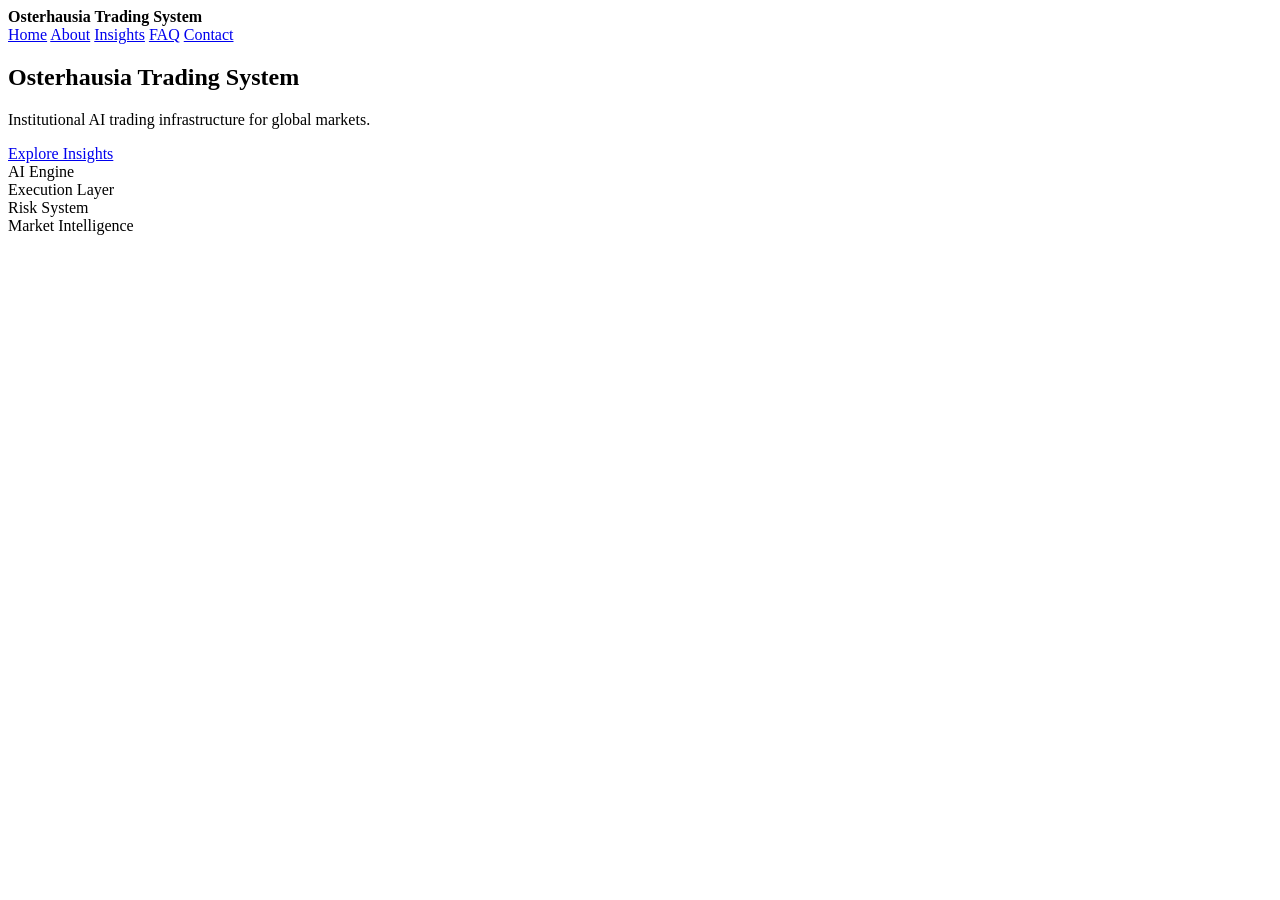
==== index.html @ da472ca3 "Add files via upload" ====
<!DOCTYPE html>
<html>
<head>
<meta charset="UTF-8">
<title>Osterhausia Trading System</title>
<link rel="stylesheet" href="css/style.css">
</head>
<body>

<header class="nav">
<div><b>Osterhausia Trading System</b></div>
<nav>
<a href="index.html">Home</a>
<a href="about.html">About</a>
<a href="insights.html">Insights</a>
<a href="faq.html">FAQ</a>
<a href="contact.html">Contact</a>
</nav>
</header>

<section class="hero">
<div>
<h1>Osterhausia <span>Trading System</span></h1>
<p>Institutional AI trading infrastructure for global markets.</p>
<a class="btn" href="insights.html">Explore Insights</a>
</div>
</section>

<section class="grid">
<div class="card">AI Engine</div>
<div class="card">Execution Layer</div>
<div class="card">Risk System</div>
<div class="card">Market Intelligence</div>
</section>

</body>
</html>
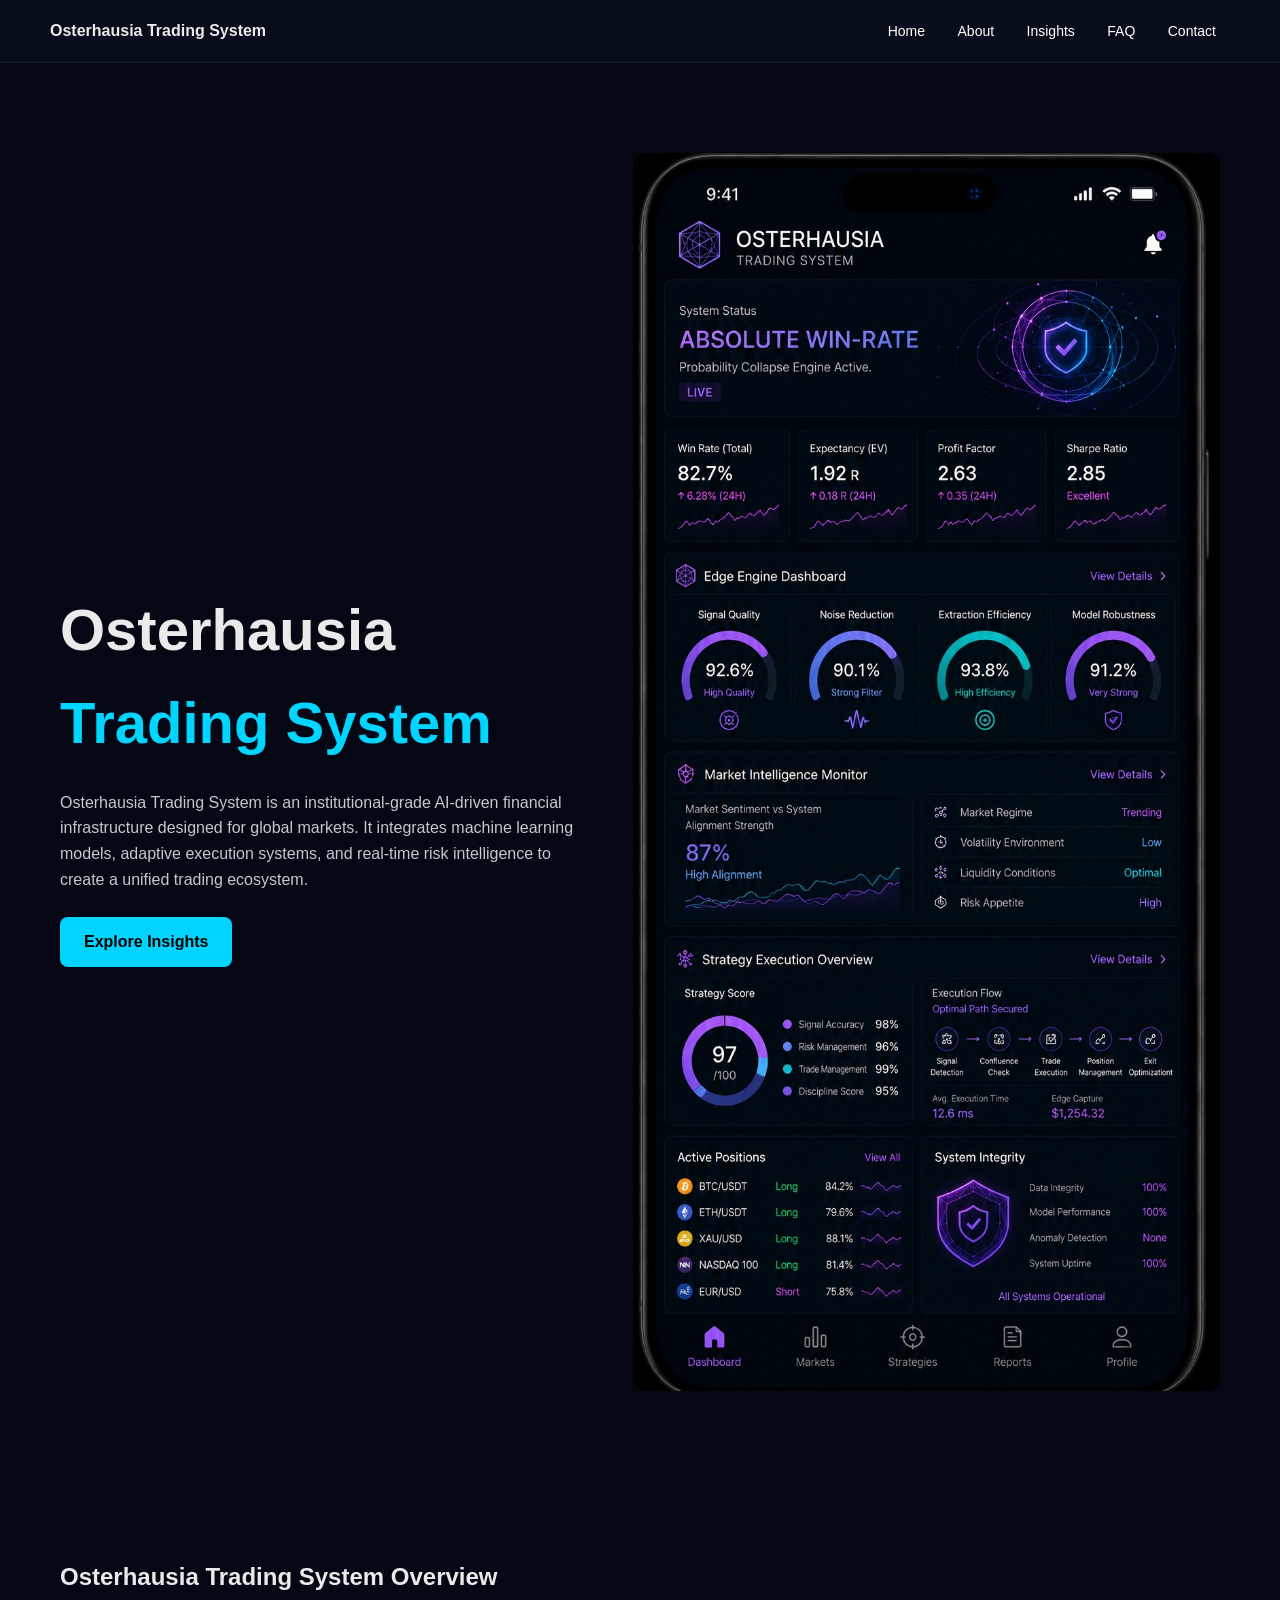
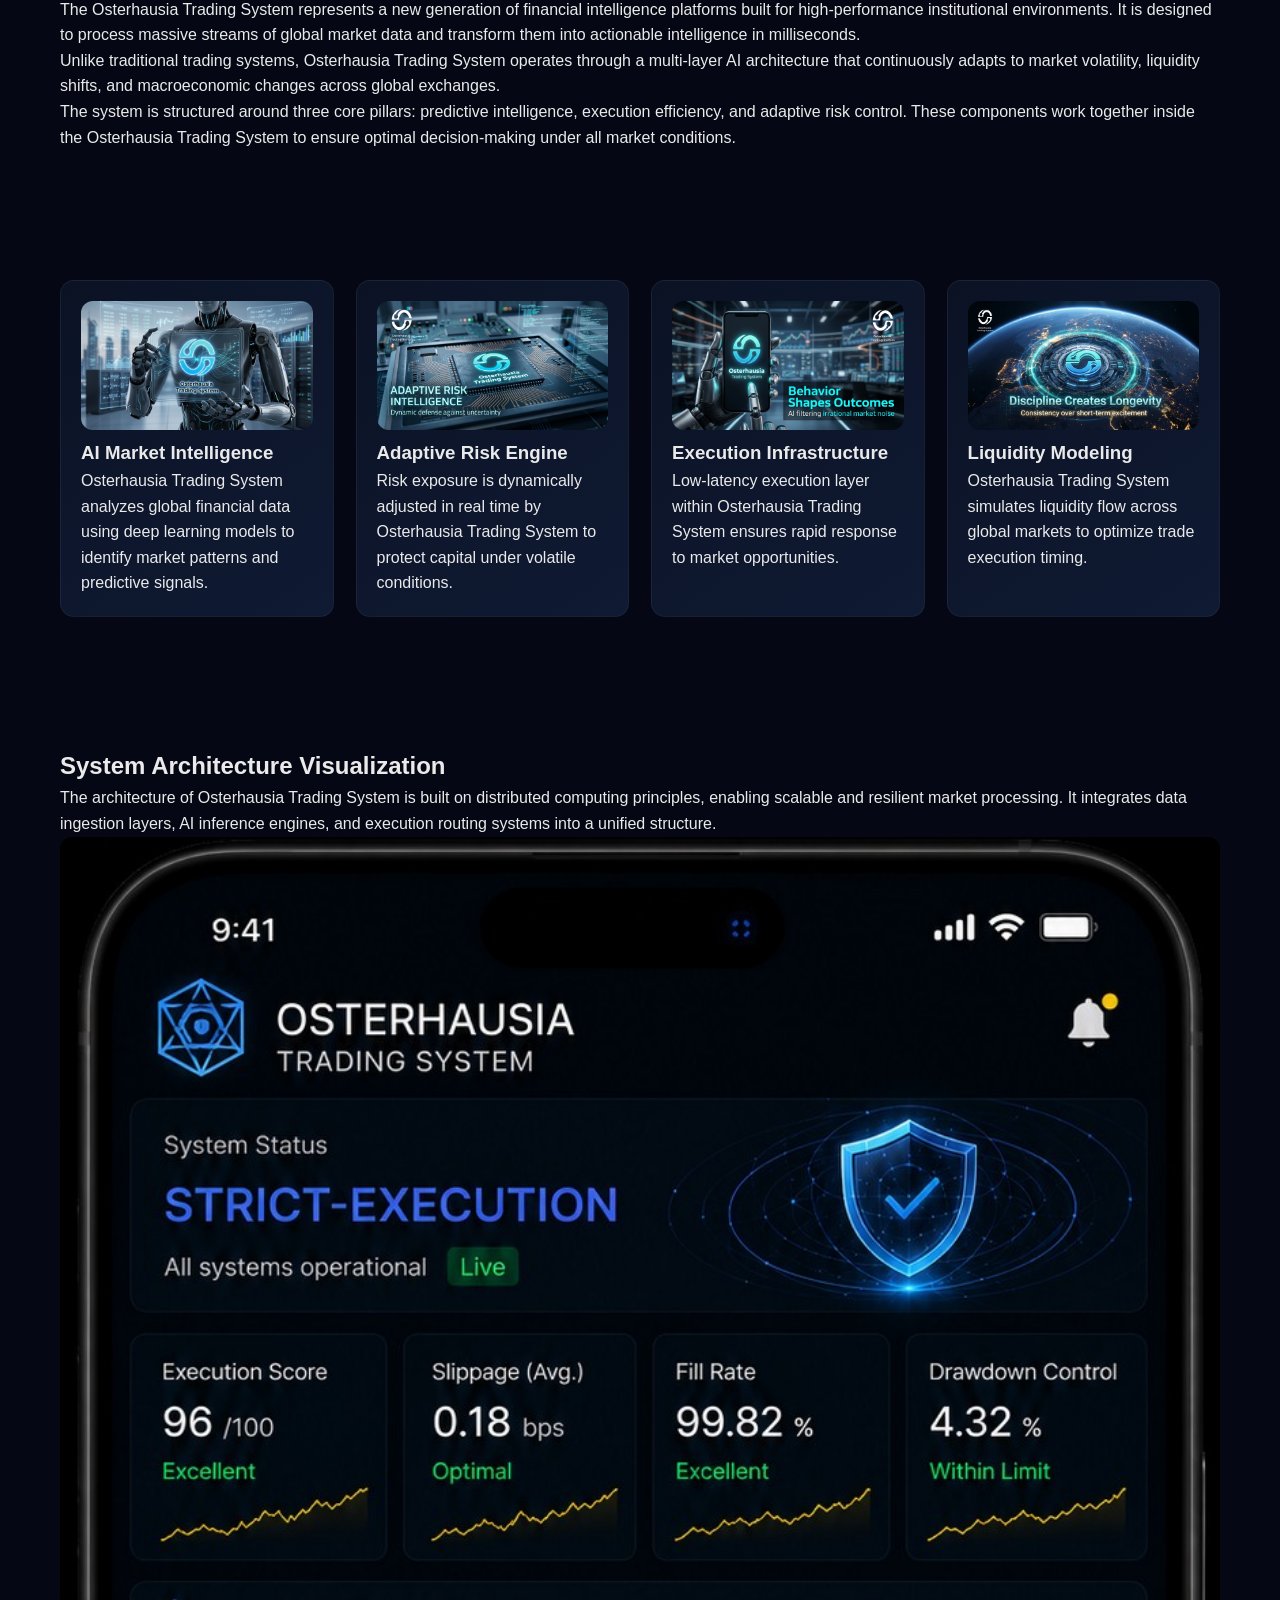
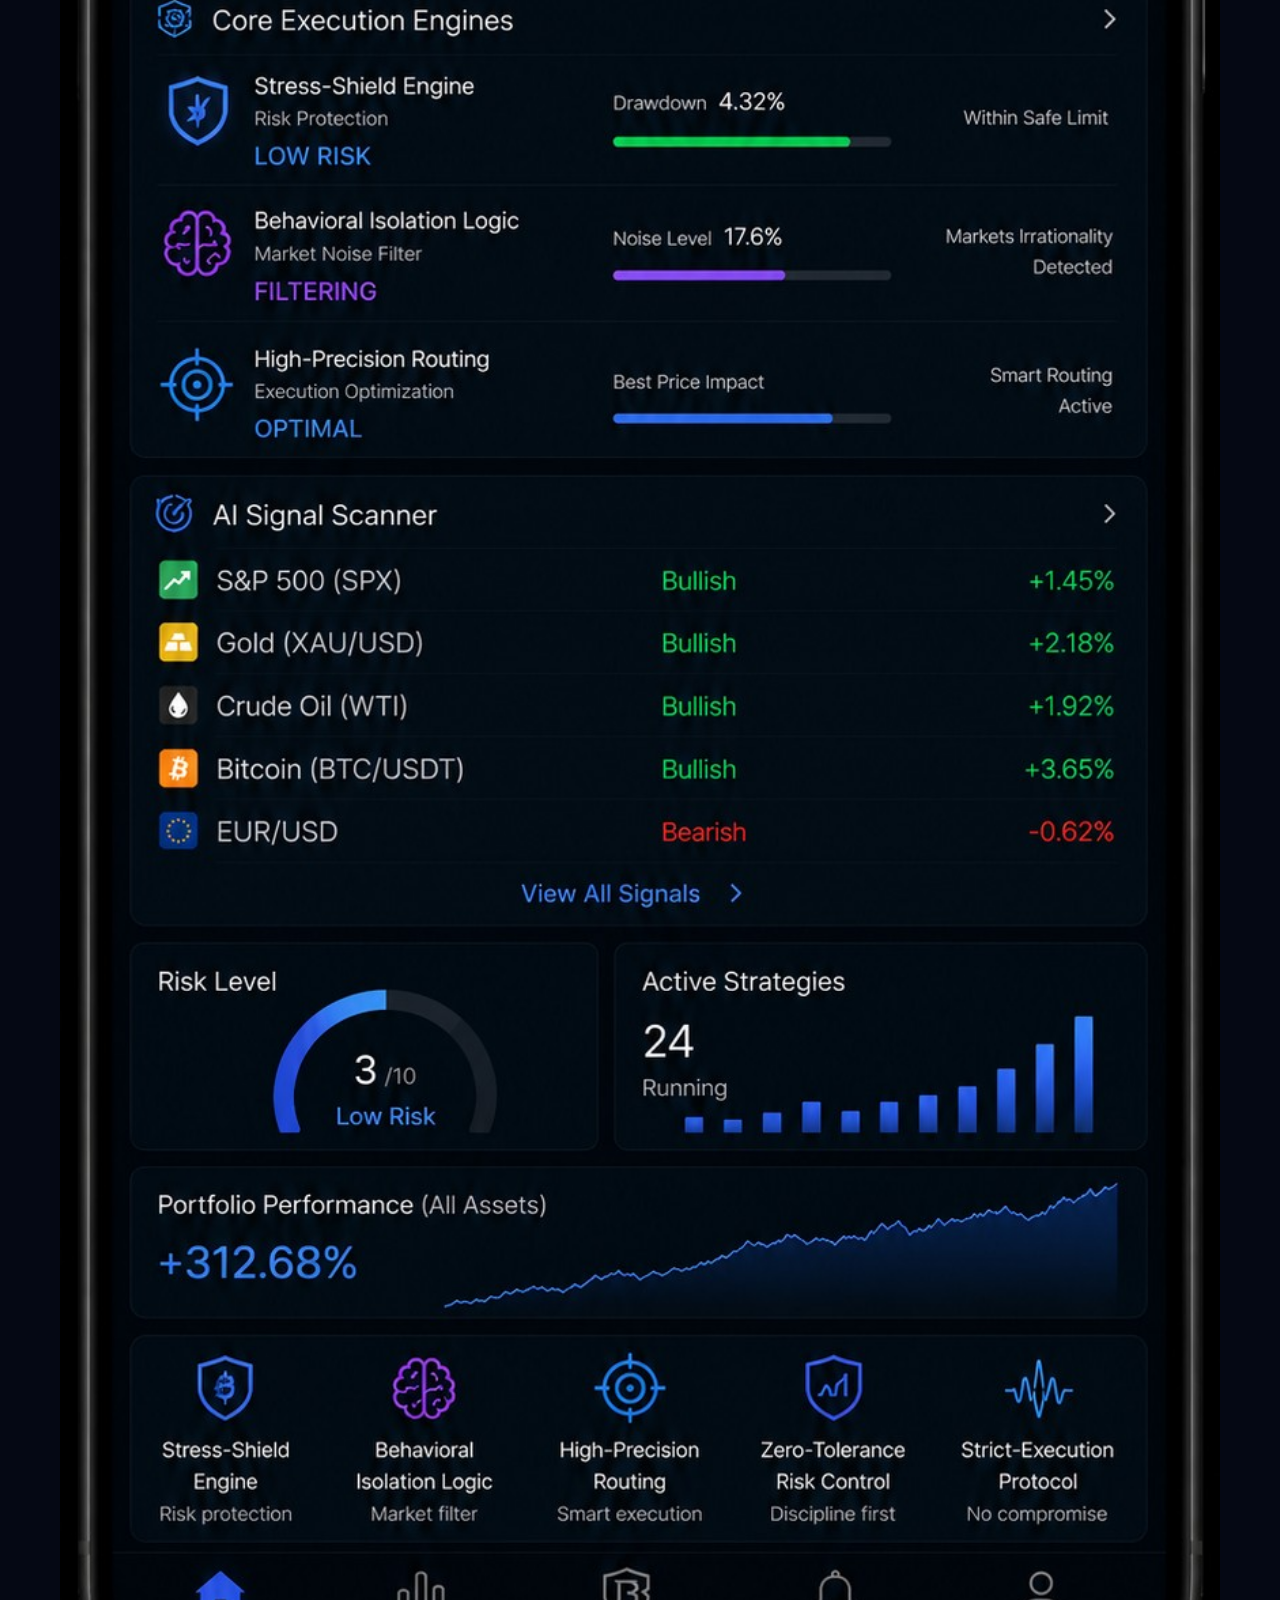
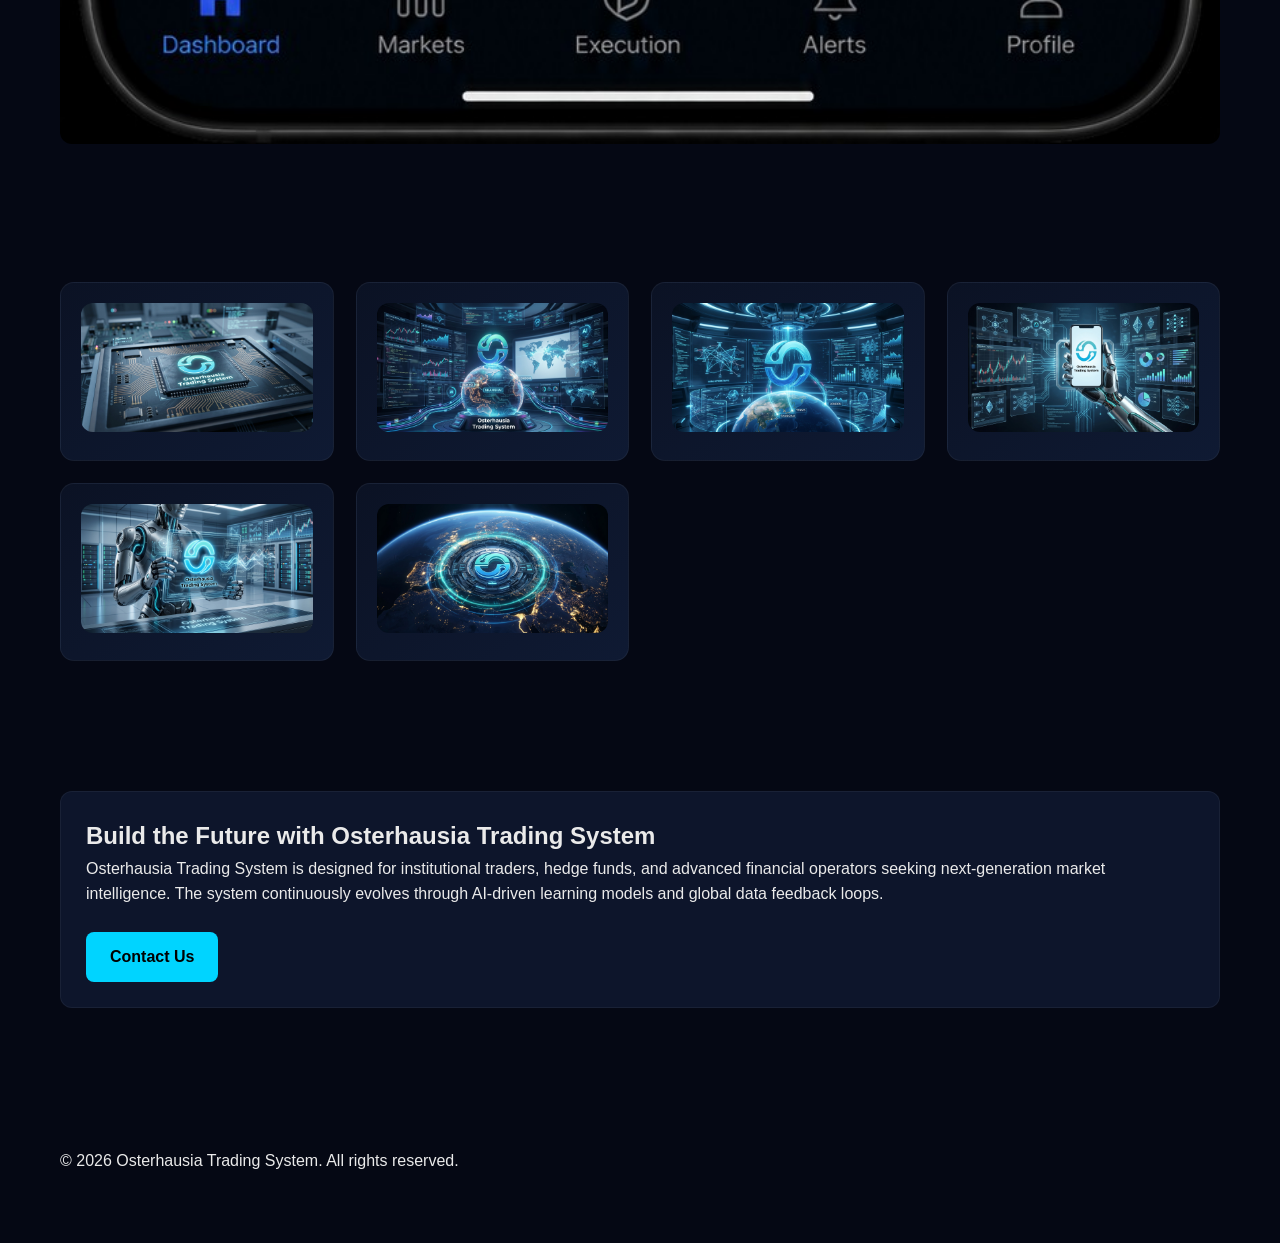
==== commit e39c0ef5: "Update index.html" ====
--- a/index.html
+++ b/index.html
@@ -1,38 +1,158 @@
+<!DOCTYPE html>
+<html lang="en">
 
-<!DOCTYPE html>
-<html>
 <head>
 <meta charset="UTF-8">
-<title>Osterhausia Trading System</title>
+<title>Osterhausia Trading System | Institutional AI Trading Infrastructure</title>
+<meta name="viewport" content="width=device-width, initial-scale=1.0">
 <link rel="stylesheet" href="css/style.css">
 </head>
+
 <body>
 
+<!-- ================= NAV ================= -->
 <header class="nav">
-<div><b>Osterhausia Trading System</b></div>
-<nav>
-<a href="index.html">Home</a>
-<a href="about.html">About</a>
-<a href="insights.html">Insights</a>
-<a href="faq.html">FAQ</a>
-<a href="contact.html">Contact</a>
-</nav>
+  <div><b>Osterhausia Trading System</b></div>
+  <nav>
+    <a href="index.html">Home</a>
+    <a href="about.html">About</a>
+    <a href="insights.html">Insights</a>
+    <a href="faq.html">FAQ</a>
+    <a href="contact.html">Contact</a>
+  </nav>
 </header>
 
-<section class="hero">
-<div>
-<h1>Osterhausia <span>Trading System</span></h1>
-<p>Institutional AI trading infrastructure for global markets.</p>
-<a class="btn" href="insights.html">Explore Insights</a>
-</div>
+<!-- ================= HERO ================= -->
+<section class="hero fade">
+
+  <div class="hero-left">
+    <h1>
+      Osterhausia <span>Trading System</span>
+    </h1>
+
+    <p>
+      Osterhausia Trading System is an institutional-grade AI-driven financial infrastructure designed for global markets.
+      It integrates machine learning models, adaptive execution systems, and real-time risk intelligence to create a unified trading ecosystem.
+    </p>
+
+    <a href="insights.html" class="btn">Explore Insights</a>
+  </div>
+
+  <div class="hero-right">
+    <img src="images/system.jpg" alt="Osterhausia Trading System Architecture">
+  </div>
+
 </section>
 
+<!-- ================= CORE SYSTEM INTRO ================= -->
+<section class="page">
+
+  <h2>Osterhausia Trading System Overview</h2>
+
+  <p>
+    The Osterhausia Trading System represents a new generation of financial intelligence platforms built for high-performance institutional environments.
+    It is designed to process massive streams of global market data and transform them into actionable intelligence in milliseconds.
+  </p>
+
+  <p>
+    Unlike traditional trading systems, Osterhausia Trading System operates through a multi-layer AI architecture that continuously adapts to market volatility,
+    liquidity shifts, and macroeconomic changes across global exchanges.
+  </p>
+
+  <p>
+    The system is structured around three core pillars: predictive intelligence, execution efficiency, and adaptive risk control.
+    These components work together inside the Osterhausia Trading System to ensure optimal decision-making under all market conditions.
+  </p>
+
+</section>
+
+<!-- ================= FEATURE GRID ================= -->
 <section class="grid">
-<div class="card">AI Engine</div>
-<div class="card">Execution Layer</div>
-<div class="card">Risk System</div>
-<div class="card">Market Intelligence</div>
+
+  <div class="card">
+    <img src="images/img1.jpg">
+    <h3>AI Market Intelligence</h3>
+    <p>
+      Osterhausia Trading System analyzes global financial data using deep learning models to identify market patterns and predictive signals.
+    </p>
+  </div>
+
+  <div class="card">
+    <img src="images/img2.jpg">
+    <h3>Adaptive Risk Engine</h3>
+    <p>
+      Risk exposure is dynamically adjusted in real time by Osterhausia Trading System to protect capital under volatile conditions.
+    </p>
+  </div>
+
+  <div class="card">
+    <img src="images/img3.jpg">
+    <h3>Execution Infrastructure</h3>
+    <p>
+      Low-latency execution layer within Osterhausia Trading System ensures rapid response to market opportunities.
+    </p>
+  </div>
+
+  <div class="card">
+    <img src="images/img4.jpg">
+    <h3>Liquidity Modeling</h3>
+    <p>
+      Osterhausia Trading System simulates liquidity flow across global markets to optimize trade execution timing.
+    </p>
+  </div>
+
 </section>
+
+<!-- ================= VISUAL SYSTEM SECTION ================= -->
+<section class="page">
+
+  <h2>System Architecture Visualization</h2>
+
+  <p>
+    The architecture of Osterhausia Trading System is built on distributed computing principles, enabling scalable and resilient market processing.
+    It integrates data ingestion layers, AI inference engines, and execution routing systems into a unified structure.
+  </p>
+
+  <img src="images/system2.jpg" alt="System Dashboard">
+
+</section>
+
+<!-- ================= GALLERY ================= -->
+<section class="grid">
+
+  <div class="card"><img src="images/img5.jpg"></div>
+  <div class="card"><img src="images/img6.jpg"></div>
+  <div class="card"><img src="images/img7.jpg"></div>
+  <div class="card"><img src="images/img8.jpg"></div>
+  <div class="card"><img src="images/img9.jpg"></div>
+  <div class="card"><img src="images/img10.jpg"></div>
+
+</section>
+
+<!-- ================= CTA ================= -->
+<section class="page">
+
+  <div class="contact-box">
+
+    <h2>Build the Future with Osterhausia Trading System</h2>
+
+    <p>
+      Osterhausia Trading System is designed for institutional traders, hedge funds, and advanced financial operators seeking next-generation market intelligence.
+      The system continuously evolves through AI-driven learning models and global data feedback loops.
+    </p>
+
+    <a class="btn" href="contact.html">Contact Us</a>
+
+  </div>
+
+</section>
+
+<!-- ================= FOOTER ================= -->
+<footer class="page">
+  <p>
+    © 2026 Osterhausia Trading System. All rights reserved.
+  </p>
+</footer>
 
 </body>
 </html>
--- a/css/style.css
+++ b/css/style.css
@@ -0,0 +1,218 @@
+/* =========================
+   OSTERHAUSIA TRADING SYSTEM
+   PRODUCTION DESIGN SYSTEM
+   ========================= */
+
+/* RESET */
+* {
+  margin: 0;
+  padding: 0;
+  box-sizing: border-box;
+  font-family: 'Arial', sans-serif;
+}
+
+body {
+  background: #050814;
+  color: #eaeaea;
+  line-height: 1.6;
+  overflow-x: hidden;
+}
+
+/* =========================
+   NAVIGATION
+   ========================= */
+.nav {
+  position: sticky;
+  top: 0;
+  width: 100%;
+  display: flex;
+  justify-content: space-between;
+  align-items: center;
+  padding: 18px 50px;
+  background: rgba(10, 15, 30, 0.85);
+  backdrop-filter: blur(12px);
+  border-bottom: 1px solid rgba(255,255,255,0.05);
+  z-index: 999;
+}
+
+.nav a {
+  color: #ffffff;
+  margin: 0 14px;
+  text-decoration: none;
+  font-size: 14px;
+  transition: 0.3s;
+}
+
+.nav a:hover {
+  color: #00d4ff;
+  text-shadow: 0 0 10px #00d4ff;
+}
+
+/* =========================
+   HERO SECTION
+   ========================= */
+.hero {
+  display: flex;
+  align-items: center;
+  justify-content: space-between;
+  padding: 90px 60px;
+  gap: 40px;
+}
+
+.hero h1 {
+  font-size: 58px;
+  font-weight: 700;
+}
+
+.hero h1 span {
+  color: #00d4ff;
+}
+
+.hero p {
+  max-width: 600px;
+  margin-top: 20px;
+  opacity: 0.85;
+  font-size: 16px;
+}
+
+.btn {
+  display: inline-block;
+  margin-top: 25px;
+  padding: 12px 24px;
+  background: #00d4ff;
+  color: #000;
+  border-radius: 8px;
+  text-decoration: none;
+  font-weight: bold;
+  transition: 0.3s;
+}
+
+.btn:hover {
+  transform: translateY(-3px);
+  box-shadow: 0 0 20px rgba(0,212,255,0.4);
+}
+
+/* =========================
+   GRID SYSTEM
+   ========================= */
+.grid {
+  display: grid;
+  grid-template-columns: repeat(auto-fit, minmax(260px, 1fr));
+  gap: 22px;
+  padding: 60px;
+}
+
+/* =========================
+   CARD SYSTEM
+   ========================= */
+.card {
+  background: linear-gradient(145deg, #0b1224, #0f1a33);
+  border: 1px solid rgba(255,255,255,0.05);
+  padding: 20px;
+  border-radius: 14px;
+  transition: all 0.3s ease;
+  overflow: hidden;
+}
+
+.card:hover {
+  transform: translateY(-10px);
+  box-shadow: 0 0 25px rgba(0, 212, 255, 0.35);
+}
+
+/* =========================
+   PAGE WRAPPER
+   ========================= */
+.page {
+  padding: 70px 60px;
+}
+
+/* =========================
+   IMAGES
+   ========================= */
+img {
+  width: 100%;
+  border-radius: 12px;
+}
+
+/* =========================
+   FAQ STYLE
+   ========================= */
+.faq-item {
+  background: #0d152b;
+  padding: 18px;
+  margin-bottom: 14px;
+  border-radius: 10px;
+  border: 1px solid rgba(255,255,255,0.05);
+  transition: 0.3s;
+}
+
+.faq-item:hover {
+  transform: translateX(5px);
+  border-color: #00d4ff;
+}
+
+/* =========================
+   ARTICLE LAYOUT
+   ========================= */
+.article {
+  max-width: 900px;
+  margin: auto;
+}
+
+.article h1 {
+  margin-bottom: 20px;
+}
+
+.article p {
+  margin-bottom: 18px;
+  opacity: 0.9;
+}
+
+/* =========================
+   CONTACT BLOCK
+   ========================= */
+.contact-box {
+  background: #0d152b;
+  padding: 25px;
+  border-radius: 12px;
+  border: 1px solid rgba(255,255,255,0.05);
+}
+
+/* =========================
+   ANIMATION SYSTEM
+   ========================= */
+.fade {
+  opacity: 0;
+  transform: translateY(20px);
+  animation: fadeIn 0.8s forwards ease-out;
+}
+
+@keyframes fadeIn {
+  to {
+    opacity: 1;
+    transform: translateY(0);
+  }
+}
+
+/* =========================
+   RESPONSIVE
+   ========================= */
+@media (max-width: 768px) {
+  .hero {
+    flex-direction: column;
+    padding: 50px 20px;
+  }
+
+  .nav {
+    flex-direction: column;
+    gap: 10px;
+  }
+
+  .grid {
+    padding: 30px;
+  }
+
+  .page {
+    padding: 40px 20px;
+  }
+}
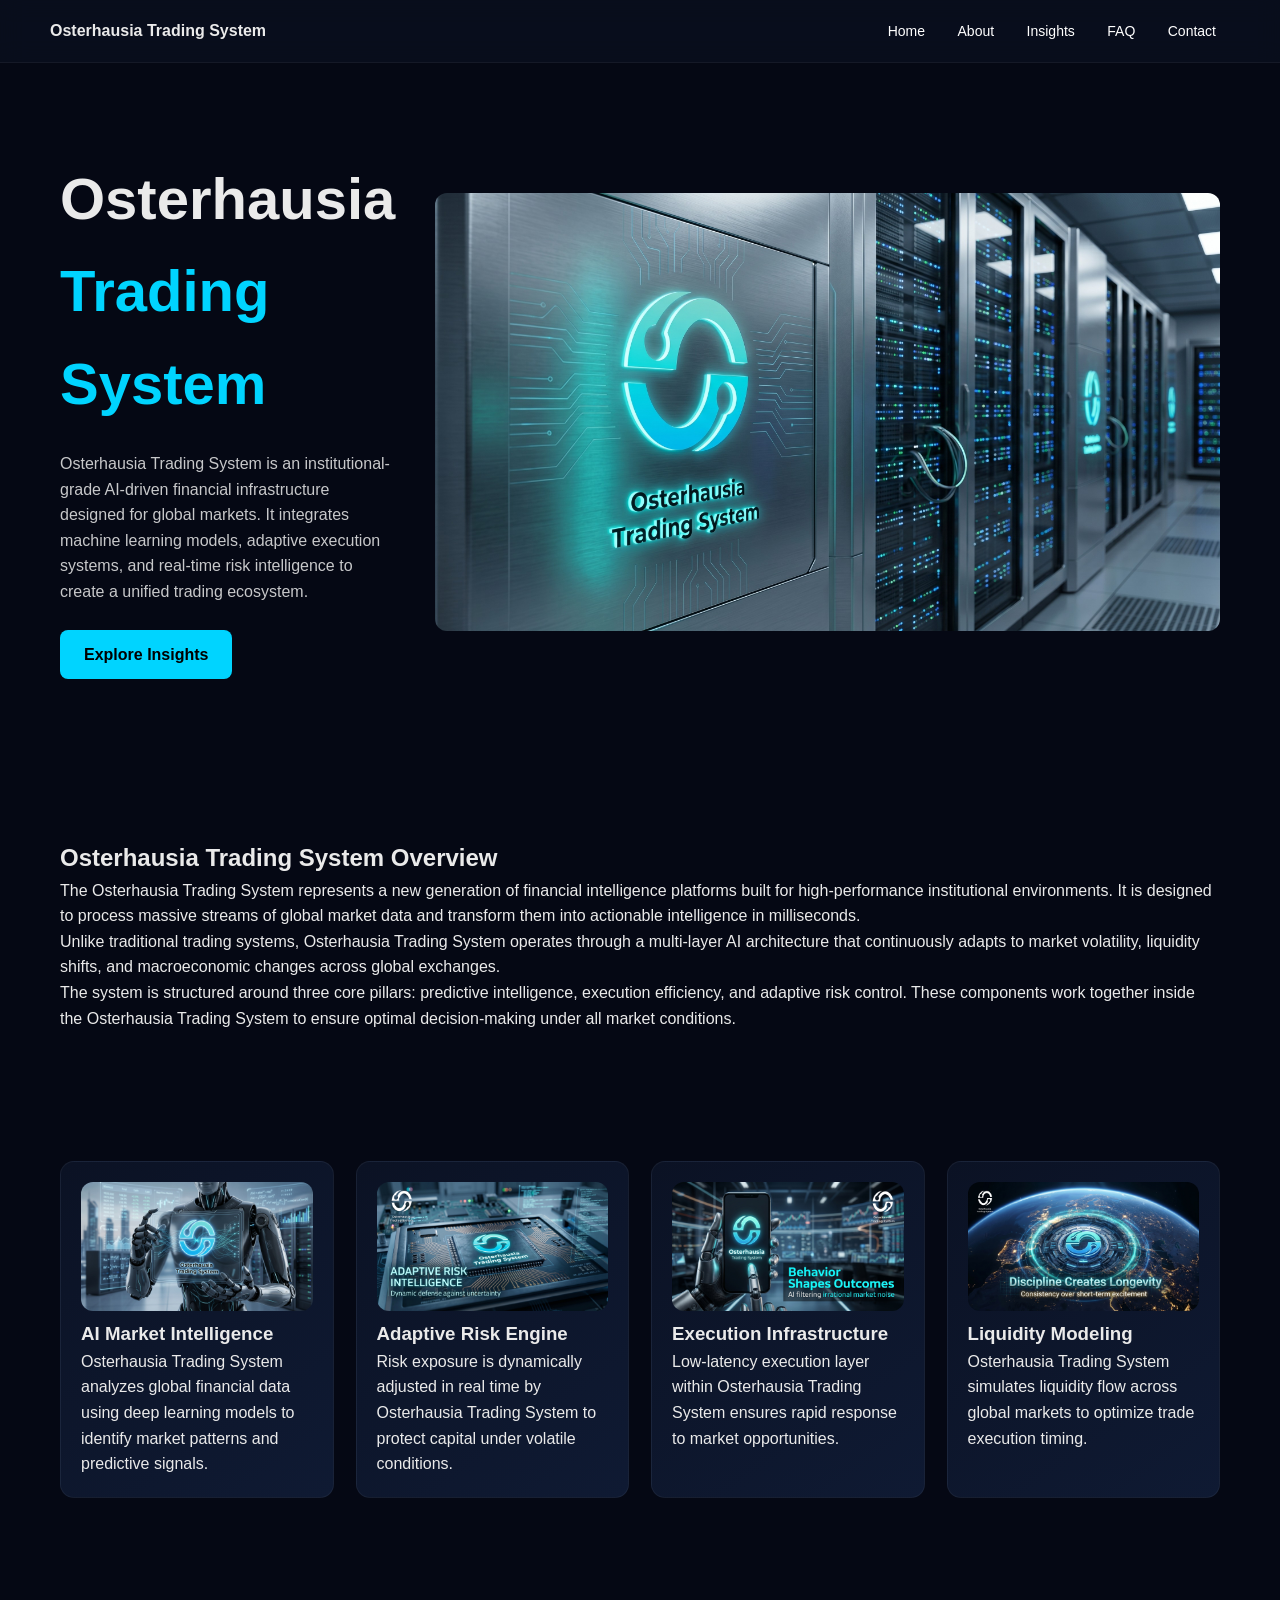
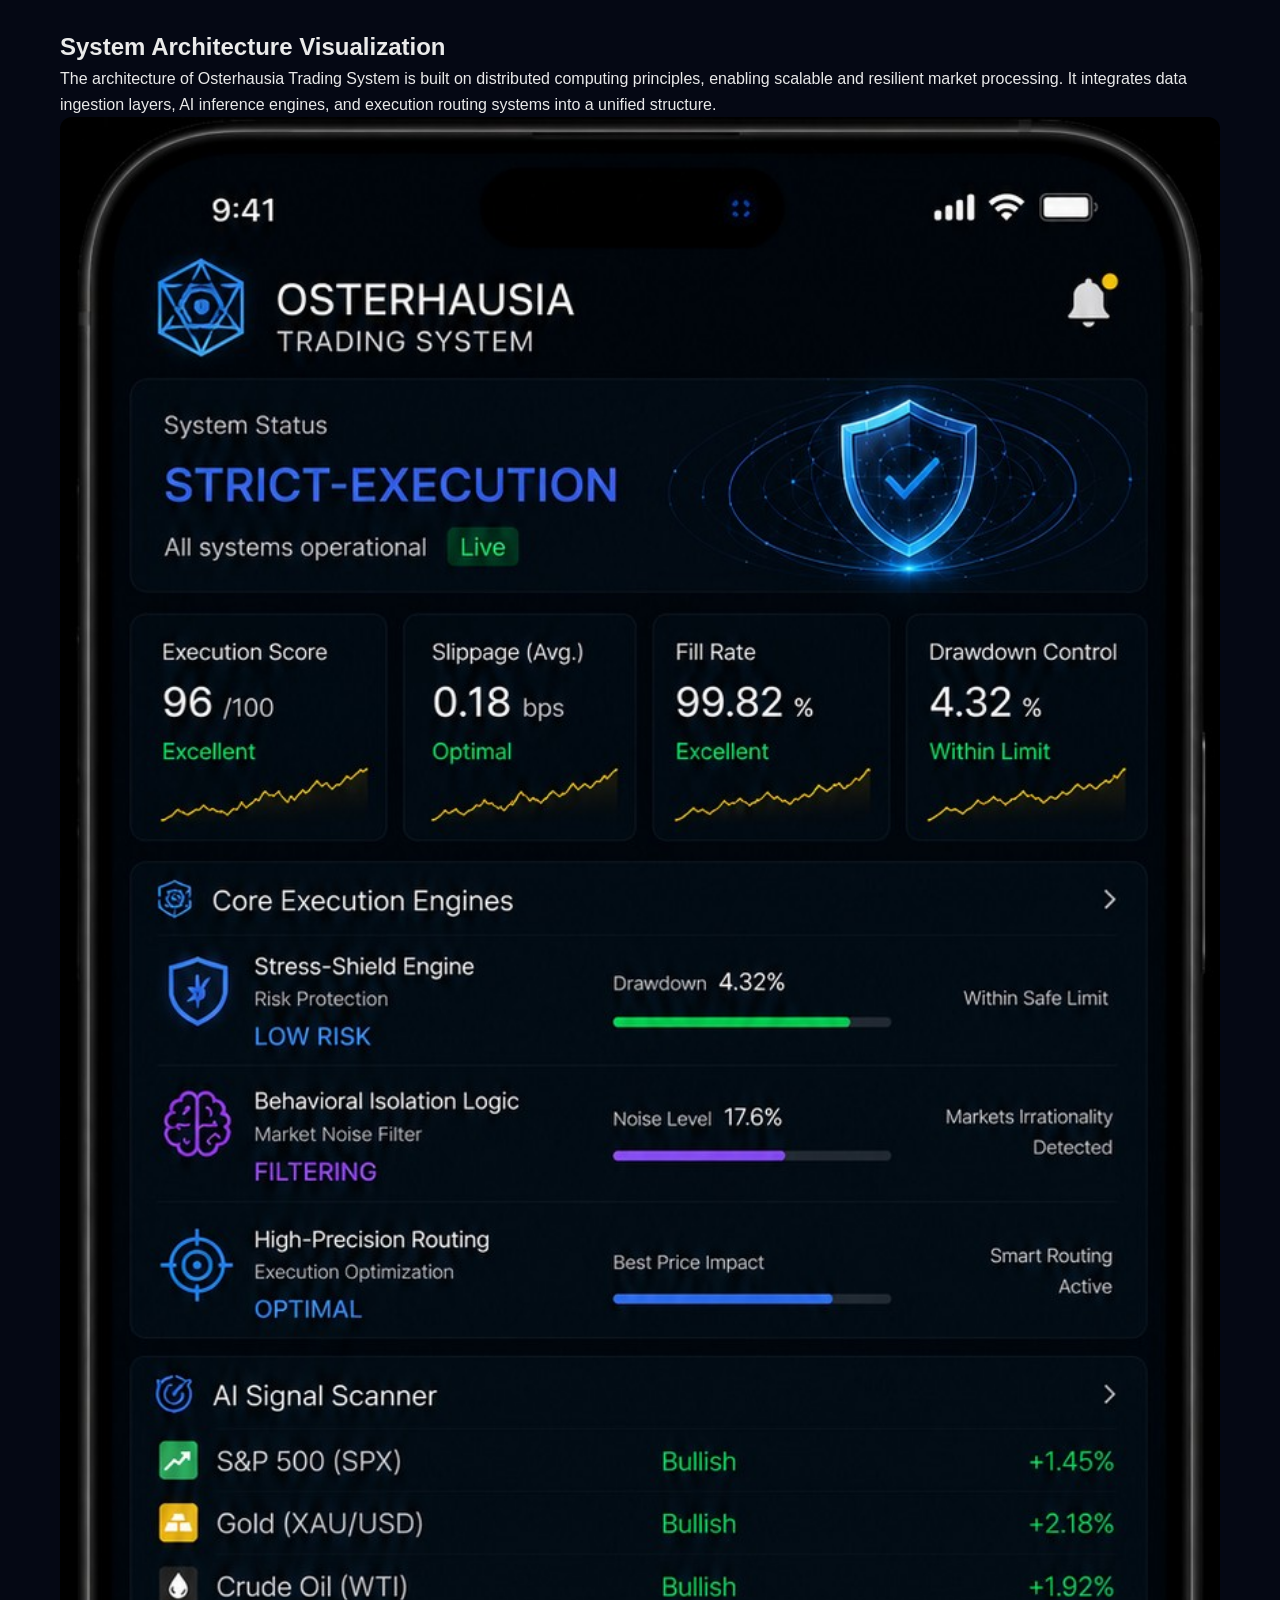
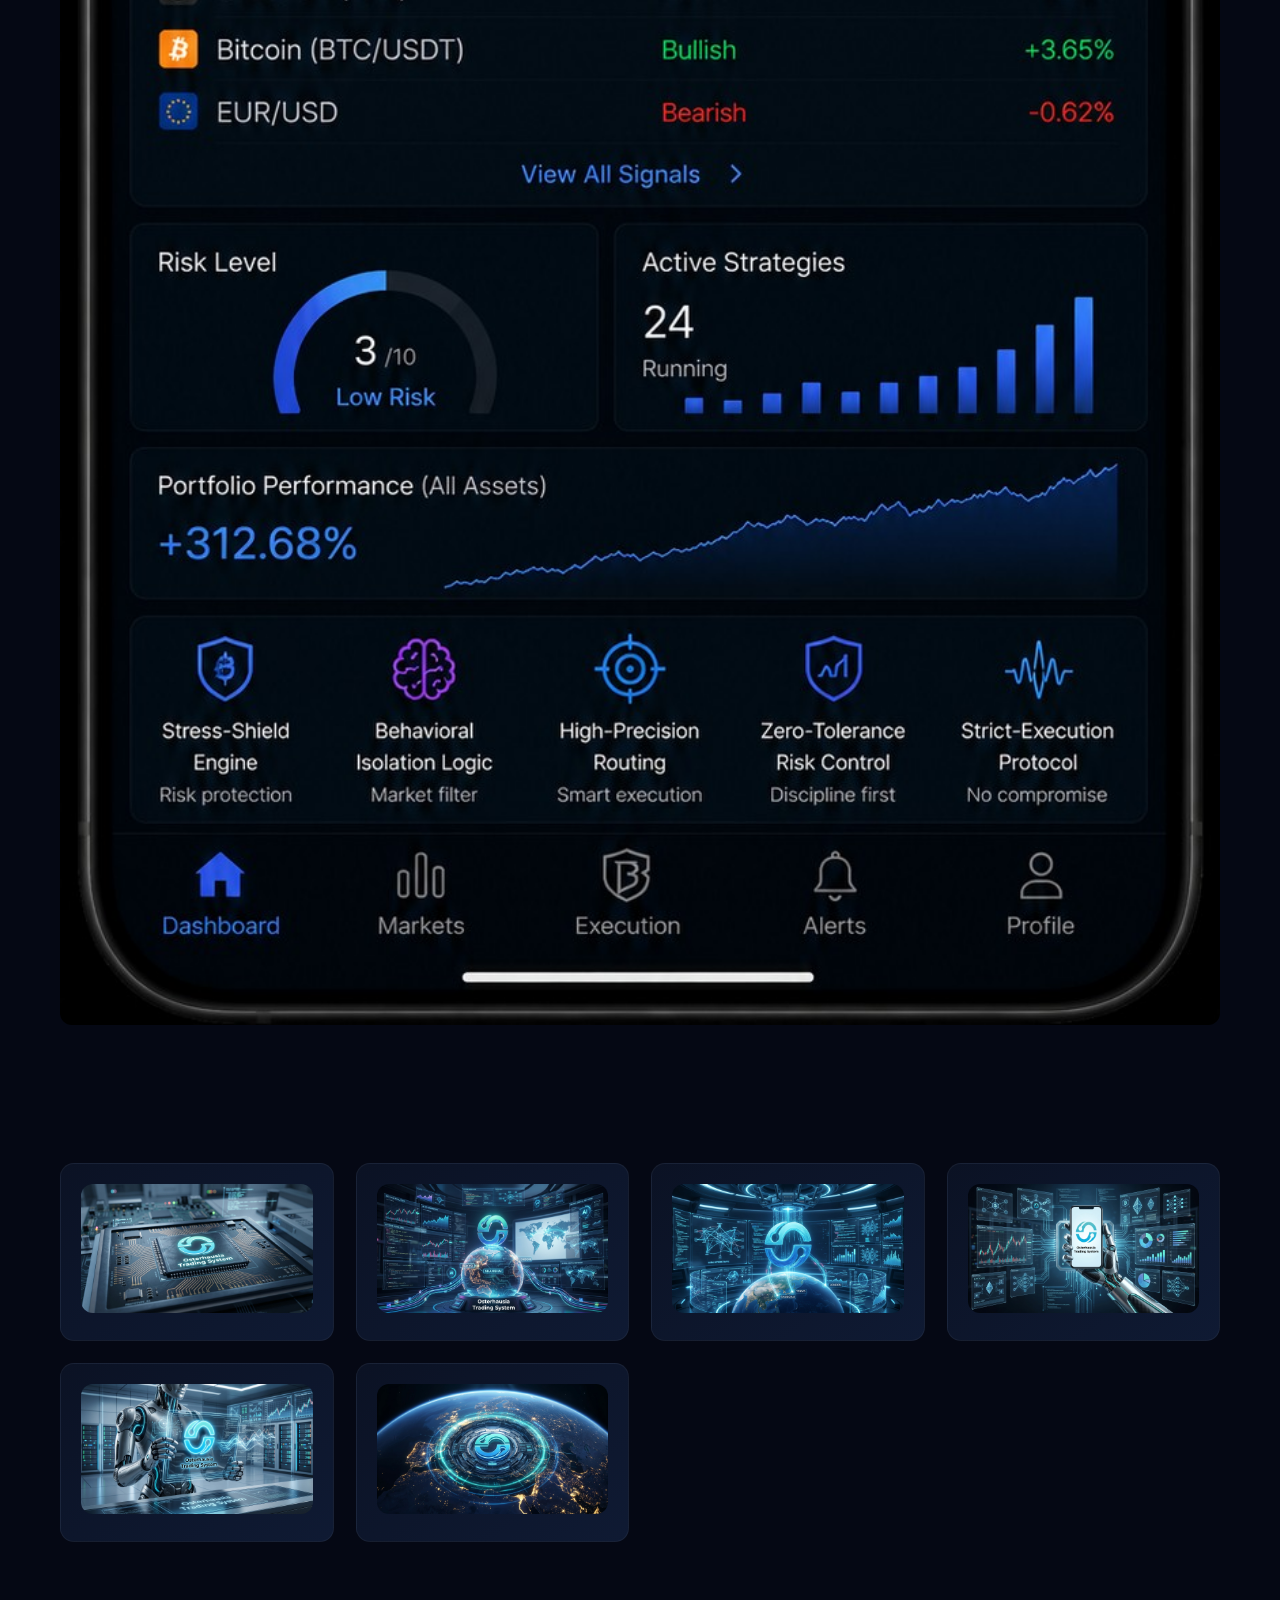
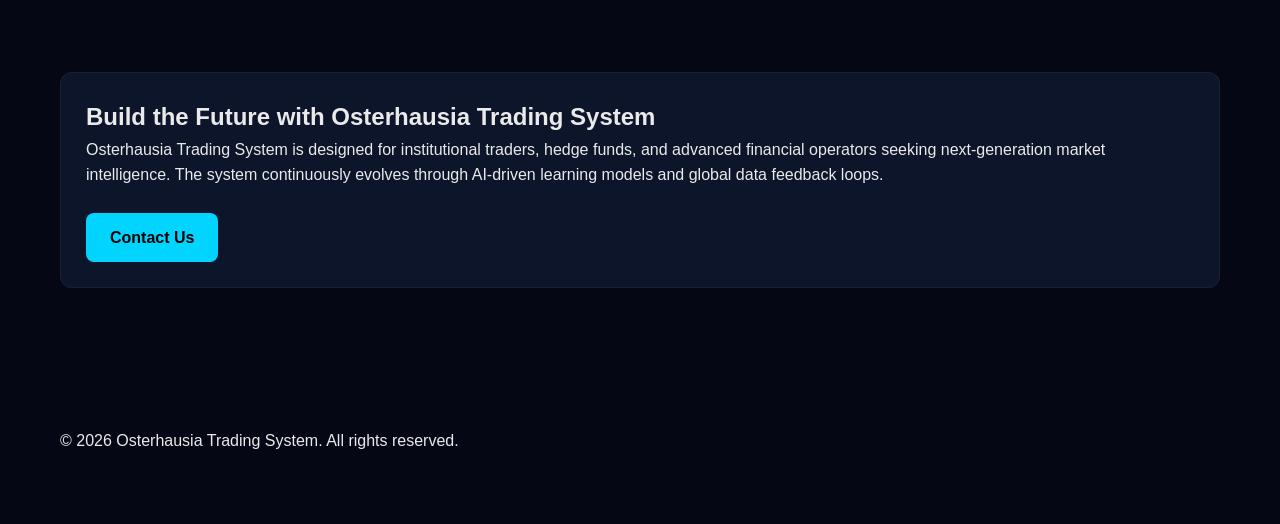
==== commit 3f5b9771: "Update index.html" ====
--- a/index.html
+++ b/index.html
@@ -39,7 +39,7 @@
   </div>
 
   <div class="hero-right">
-    <img src="images/system.jpg" alt="Osterhausia Trading System Architecture">
+    <img src="images/img11.jpg" alt="Osterhausia Trading System Architecture">
   </div>
 
 </section>
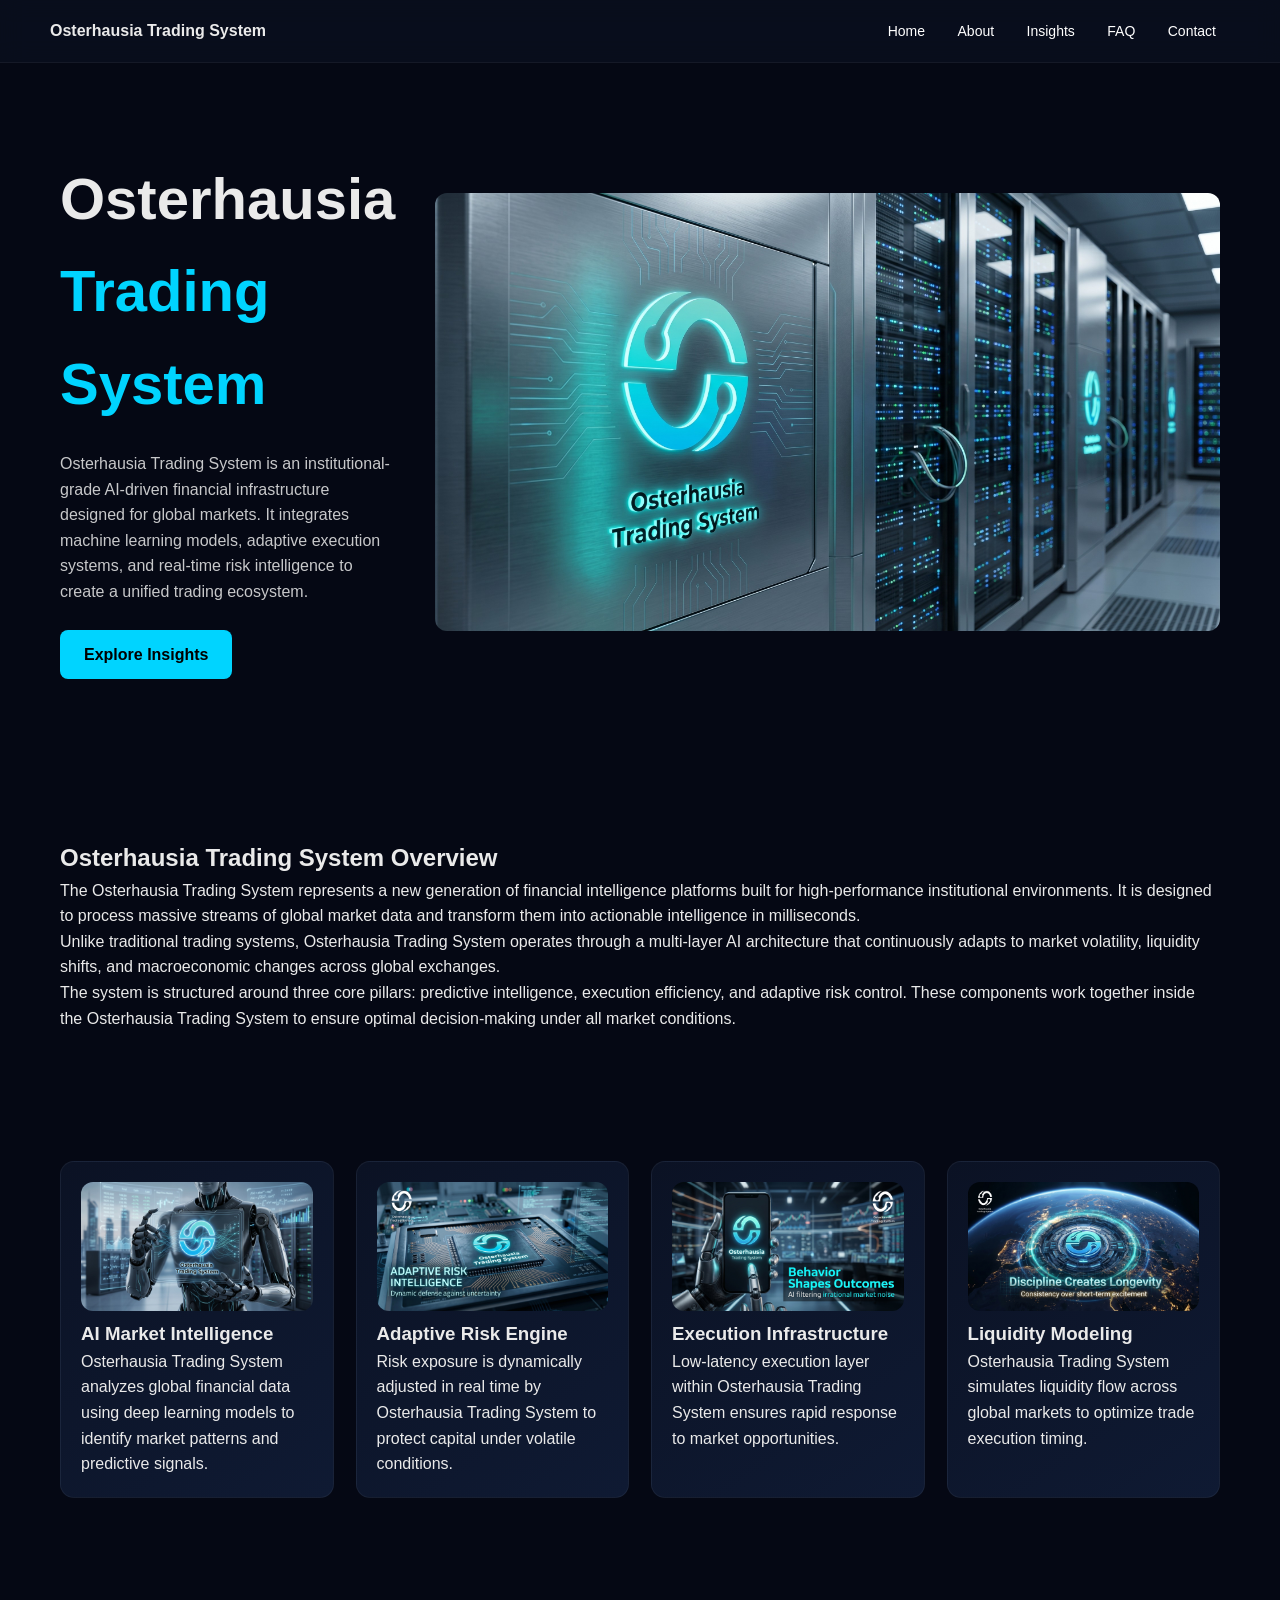
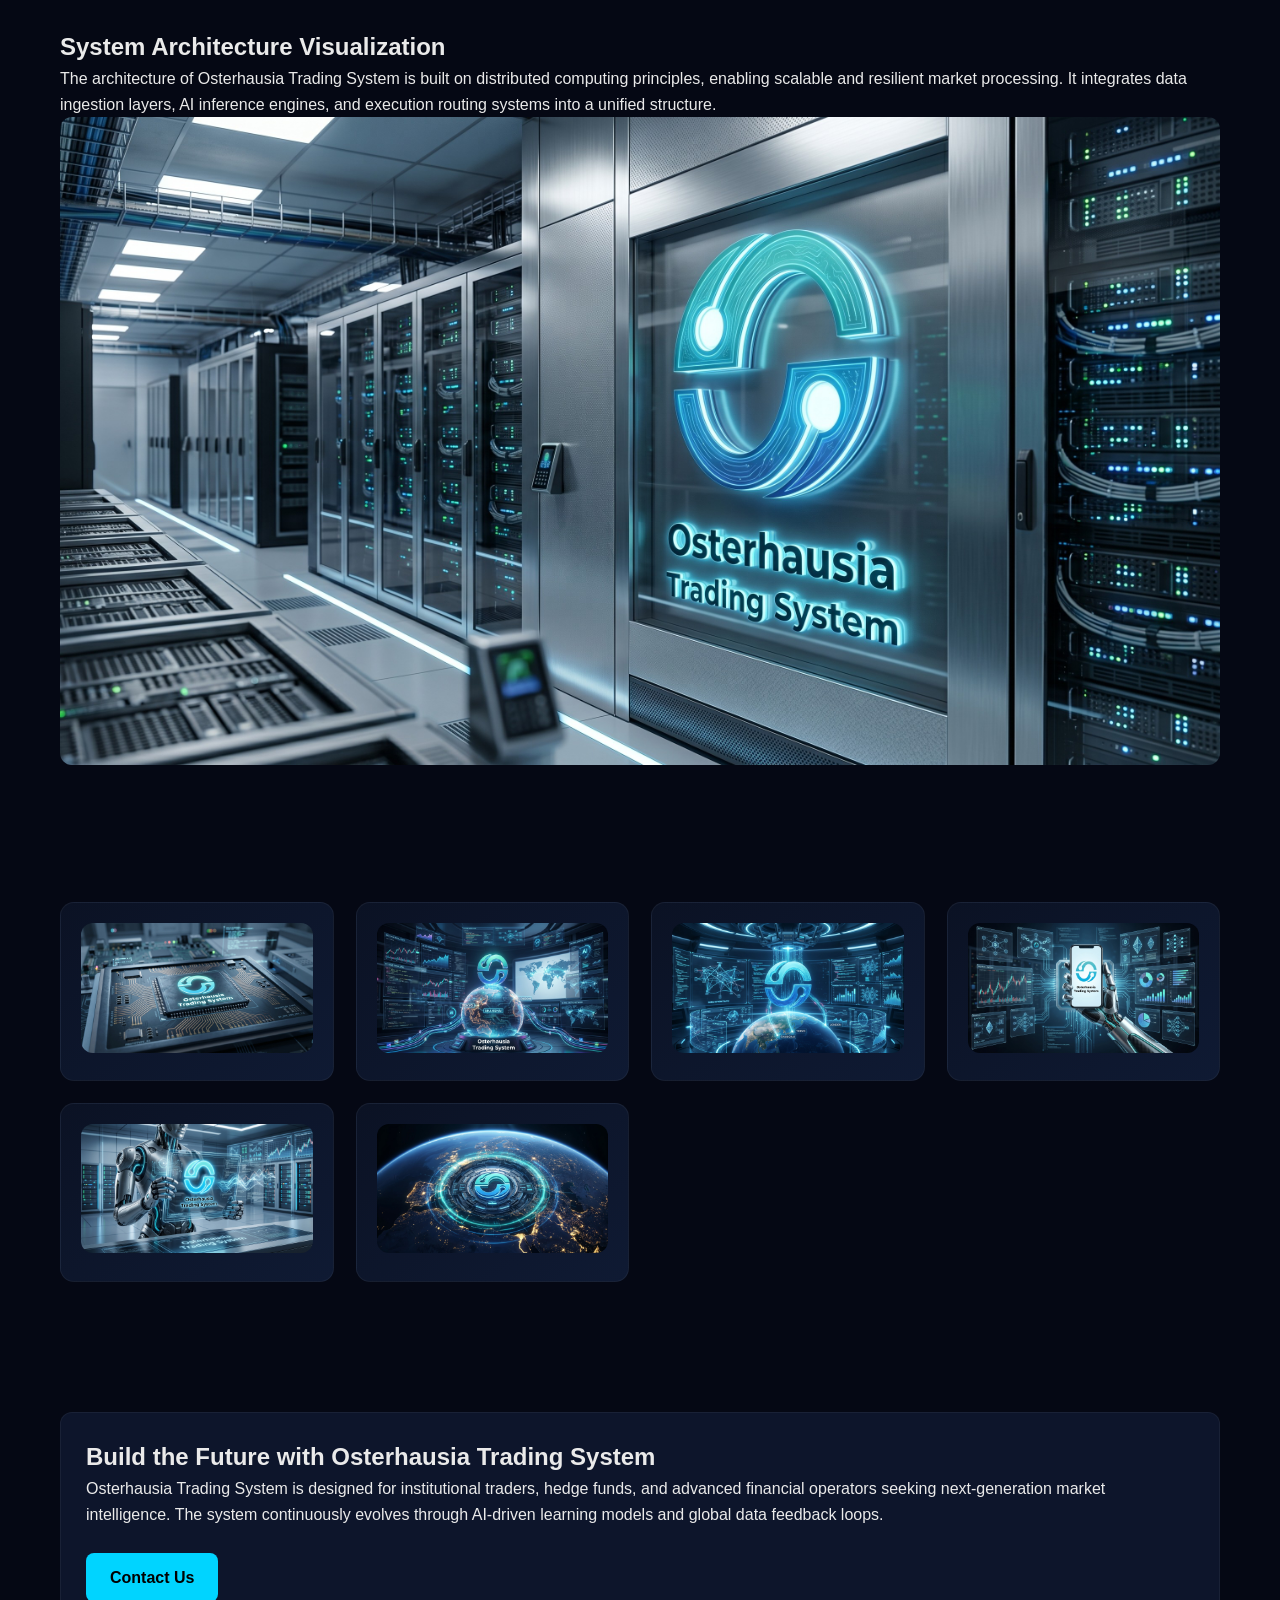
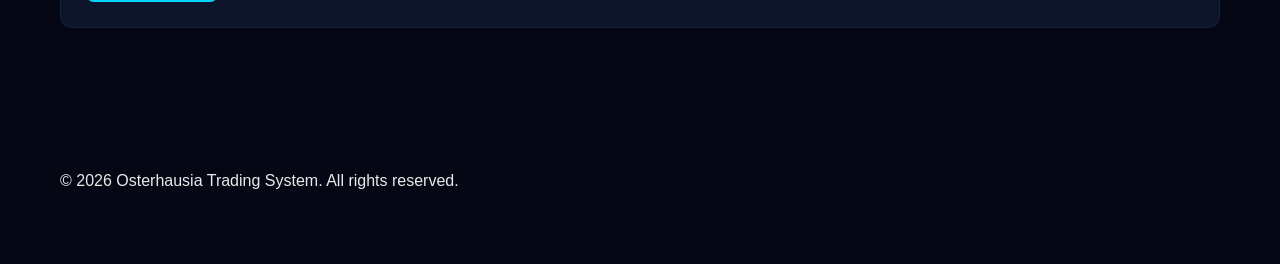
==== commit f855b05c: "Update index.html" ====
--- a/index.html
+++ b/index.html
@@ -113,7 +113,7 @@
     It integrates data ingestion layers, AI inference engines, and execution routing systems into a unified structure.
   </p>
 
-  <img src="images/system2.jpg" alt="System Dashboard">
+  <img src="images/img12.jpg" alt="System Dashboard">
 
 </section>
 
